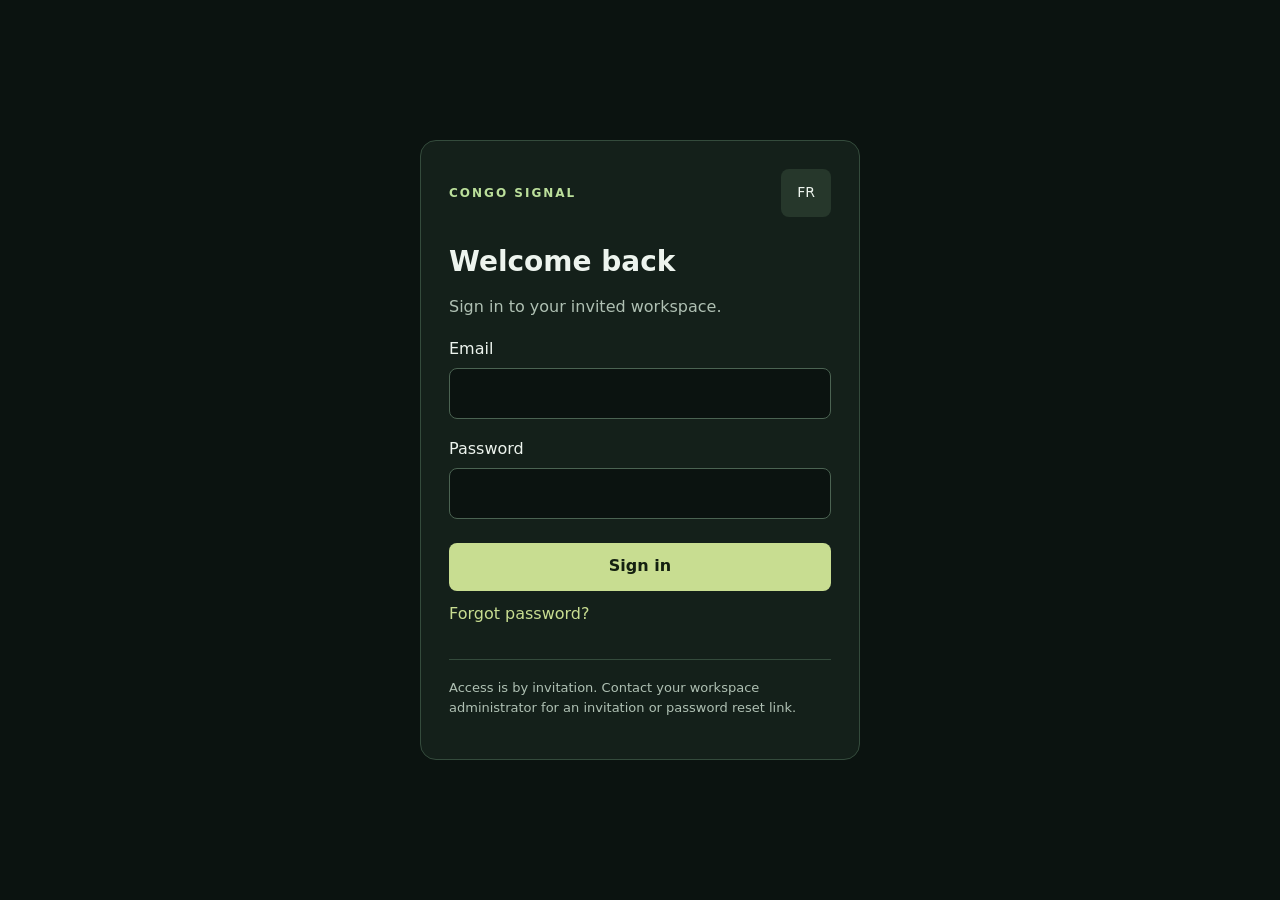
==== dashboard/login.html @ f1b2fe0b "OSSint" ====
<!doctype html><html lang="en"><head><meta charset="utf-8"><meta name="viewport" content="width=device-width,initial-scale=1"><meta name="referrer" content="no-referrer"><title>Sign in · Congo Signal</title><style>
*{box-sizing:border-box}body{margin:0;background:#0b1310;color:#edf4ee;font:16px/1.55 system-ui,sans-serif;min-height:100svh;display:grid;place-items:center;padding:24px}main{width:min(440px,100%);background:#14201a;border:1px solid #344b3c;border-radius:16px;padding:28px}header{display:flex;align-items:center;justify-content:space-between;gap:12px}.brand{font-size:12px;letter-spacing:2px;color:#bbdf9b}h1{font-size:28px;line-height:1.2;margin:28px 0 12px}p{color:#afc0b3}label{display:block;margin:18px 0 6px}input,button{font:inherit;min-height:48px;border-radius:8px}input{width:100%;background:#0b1310;color:#edf4ee;border:1px solid #4b6352;padding:12px}button{cursor:pointer;background:#c8dd91;color:#142010;border:0;padding:10px 16px}button:disabled{opacity:.6;cursor:wait}.primary{width:100%;font-weight:650;margin-top:24px}.link{background:none;color:#c8dd91;padding:8px 0;text-align:left}.lang{background:#26372b;color:#edf4ee;font-size:14px}#status{white-space:pre-wrap;overflow-wrap:anywhere}#status.error{color:#ffb7a9}.foot{font-size:13px;border-top:1px solid #344b3c;padding-top:18px;margin-top:20px}a{color:#c8dd91}[hidden]{display:none!important}:focus-visible{outline:3px solid #c8dd91;outline-offset:3px}
</style></head><body><main><header><strong class="brand">CONGO SIGNAL</strong><button class="lang" id="lang" type="button">FR</button></header><h1 id="title">Welcome back</h1><p id="intro">Sign in to your invited workspace.</p><form id="login"><label for="email" id="email-label">Email</label><input id="email" name="email" type="email" autocomplete="username" maxlength="254" required><label for="password" id="password-label">Password</label><input id="password" name="password" type="password" autocomplete="current-password" maxlength="1024" required><div id="confirm-wrap" hidden><label for="confirm" id="confirm-label">Confirm password</label><input id="confirm" type="password" autocomplete="new-password" maxlength="1024"></div><button class="primary" id="submit">Sign in</button></form><button class="link" id="forgot">Forgot password?</button><p id="status" role="status" aria-live="polite"></p><p class="foot" id="foot">Access is by invitation. Contact your workspace administrator for an invitation or password reset link.</p></main><script src="/auth/password.js" defer></script></body></html>
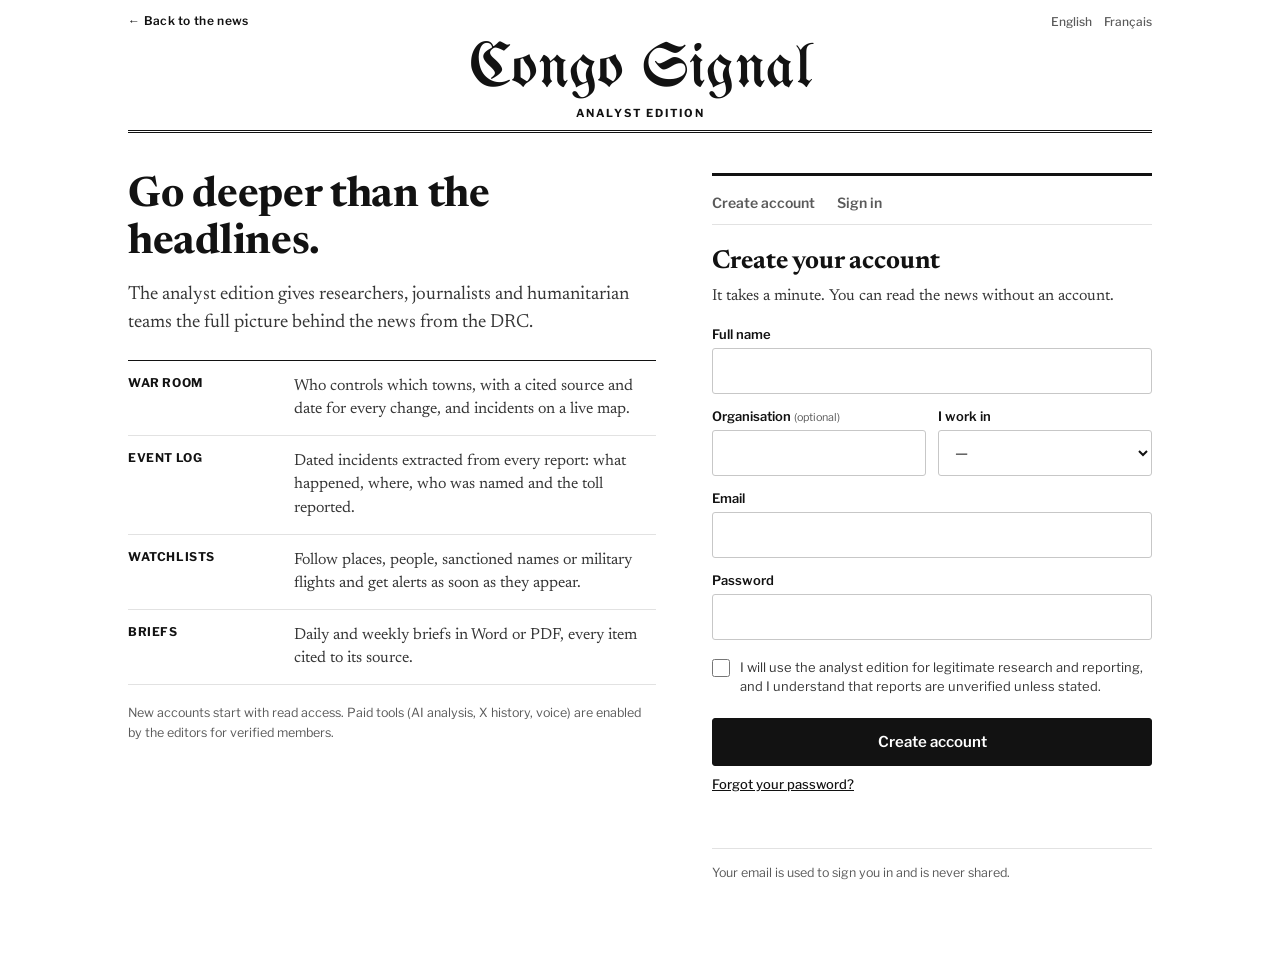
==== commit 84e627b7: "ee" ====
--- a/dashboard/login.html
+++ b/dashboard/login.html
@@ -1,3 +1,82 @@
-<!doctype html><html lang="en"><head><meta charset="utf-8"><meta name="viewport" content="width=device-width,initial-scale=1"><meta name="referrer" content="no-referrer"><title>Sign in · Congo Signal</title><style>
-*{box-sizing:border-box}body{margin:0;background:#0b1310;color:#edf4ee;font:16px/1.55 system-ui,sans-serif;min-height:100svh;display:grid;place-items:center;padding:24px}main{width:min(440px,100%);background:#14201a;border:1px solid #344b3c;border-radius:16px;padding:28px}header{display:flex;align-items:center;justify-content:space-between;gap:12px}.brand{font-size:12px;letter-spacing:2px;color:#bbdf9b}h1{font-size:28px;line-height:1.2;margin:28px 0 12px}p{color:#afc0b3}label{display:block;margin:18px 0 6px}input,button{font:inherit;min-height:48px;border-radius:8px}input{width:100%;background:#0b1310;color:#edf4ee;border:1px solid #4b6352;padding:12px}button{cursor:pointer;background:#c8dd91;color:#142010;border:0;padding:10px 16px}button:disabled{opacity:.6;cursor:wait}.primary{width:100%;font-weight:650;margin-top:24px}.link{background:none;color:#c8dd91;padding:8px 0;text-align:left}.lang{background:#26372b;color:#edf4ee;font-size:14px}#status{white-space:pre-wrap;overflow-wrap:anywhere}#status.error{color:#ffb7a9}.foot{font-size:13px;border-top:1px solid #344b3c;padding-top:18px;margin-top:20px}a{color:#c8dd91}[hidden]{display:none!important}:focus-visible{outline:3px solid #c8dd91;outline-offset:3px}
-</style></head><body><main><header><strong class="brand">CONGO SIGNAL</strong><button class="lang" id="lang" type="button">FR</button></header><h1 id="title">Welcome back</h1><p id="intro">Sign in to your invited workspace.</p><form id="login"><label for="email" id="email-label">Email</label><input id="email" name="email" type="email" autocomplete="username" maxlength="254" required><label for="password" id="password-label">Password</label><input id="password" name="password" type="password" autocomplete="current-password" maxlength="1024" required><div id="confirm-wrap" hidden><label for="confirm" id="confirm-label">Confirm password</label><input id="confirm" type="password" autocomplete="new-password" maxlength="1024"></div><button class="primary" id="submit">Sign in</button></form><button class="link" id="forgot">Forgot password?</button><p id="status" role="status" aria-live="polite"></p><p class="foot" id="foot">Access is by invitation. Contact your workspace administrator for an invitation or password reset link.</p></main><script src="/auth/password.js" defer></script></body></html>
+<!doctype html><html lang="en"><head><meta charset="utf-8"><meta name="viewport" content="width=device-width,initial-scale=1"><meta name="referrer" content="no-referrer"><title>Analyst edition · Congo Signal</title>
+<link rel="preconnect" href="https://fonts.googleapis.com"><link rel="preconnect" href="https://fonts.gstatic.com" crossorigin>
+<link rel="stylesheet" href="https://fonts.googleapis.com/css2?family=Libre+Franklin:wght@400;500;600;700&family=Newsreader:ital,opsz,wght@0,6..72,400..700;1,6..72,400&family=UnifrakturMaguntia&display=swap">
+<style>
+*{box-sizing:border-box}
+:root{--text:#121212;--text2:#363636;--muted:#5a5a5a;--line:#e2e2e2;--line2:#c7c7c7;--red:#c60a1c;--serif:'Newsreader',Georgia,'Times New Roman',serif;--sans:'Libre Franklin','Helvetica Neue',Arial,sans-serif}
+body{margin:0;background:#fff;color:var(--text);font:15px/1.55 var(--sans);min-height:100svh}
+a{color:var(--text)}
+.wrap{max-width:1080px;margin:0 auto;padding:0 28px}
+.top{display:flex;justify-content:space-between;align-items:center;padding:12px 0 0;font-size:12px}
+.back{font-weight:600;text-decoration:none;letter-spacing:.3px}.back:hover{text-decoration:underline}
+.lang{display:flex;gap:12px}.lang button{border:0;background:none;padding:0;font:500 12px var(--sans);color:var(--muted);cursor:pointer}.lang button.on{color:var(--text);font-weight:700}
+.plate{text-align:center;padding:6px 0 10px;border-bottom:3px double var(--text)}
+.name{font:400 clamp(40px,6vw,62px)/1.05 'UnifrakturMaguntia','Old English Text MT',serif;color:var(--text);text-decoration:none}
+.edition{margin-top:4px;font:700 11px var(--sans);letter-spacing:2px;text-transform:uppercase}
+.grid{display:grid;grid-template-columns:minmax(0,1fr) minmax(0,440px);gap:56px;padding:40px 0 60px}
+.pitch h1{margin:0 0 14px;font:700 clamp(30px,3.6vw,42px)/1.12 var(--serif);letter-spacing:-.3px}
+.pitch .dek{margin:0 0 22px;font:400 19px/1.5 var(--serif);color:var(--text2)}
+.pitch ul{list-style:none;margin:0;padding:0;border-top:1px solid var(--text)}
+.pitch li{display:grid;grid-template-columns:150px minmax(0,1fr);gap:16px;padding:14px 0;border-bottom:1px solid var(--line)}
+.pitch li b{font:700 12px var(--sans);letter-spacing:.6px;text-transform:uppercase}.pitch li span{font:400 16px/1.45 var(--serif);color:var(--text2)}
+.pitch .fine{margin-top:18px;font-size:12.5px;color:var(--muted)}
+.card{border-top:3px solid var(--text);padding-top:6px}
+.tabs{display:flex;gap:22px;border-bottom:1px solid var(--line);margin-bottom:22px}
+.tabs button{border:0;background:none;padding:12px 0;font:600 14px var(--sans);color:var(--muted);cursor:pointer;border-bottom:2px solid transparent;margin-bottom:-1px}
+.tabs button.on{color:var(--text);border-bottom-color:var(--text)}
+h2{margin:0 0 6px;font:700 26px/1.2 var(--serif)}
+.intro{margin:0 0 18px;color:var(--text2);font:400 16px/1.5 var(--serif)}
+label{display:block;margin:14px 0 6px;font:600 13px var(--sans)}
+label small{font-weight:400;color:var(--muted)}
+input,select{width:100%;height:46px;padding:0 12px;border:1px solid var(--line2);border-radius:3px;background:#fff;color:var(--text);font:15px var(--sans)}
+input:focus,select:focus{outline:none;border-color:var(--text);box-shadow:0 0 0 3px #1212121a}
+.row{display:grid;grid-template-columns:1fr 1fr;gap:12px}
+.hint{margin:6px 0 0;font-size:12px;color:var(--muted)}
+.check{display:flex;gap:10px;align-items:flex-start;margin:18px 0 0;font:400 13px/1.45 var(--sans);color:var(--text2)}
+.check input{width:18px;height:18px;margin:1px 0 0;flex-shrink:0;accent-color:var(--text)}
+.primary{width:100%;height:48px;margin-top:22px;border:1px solid var(--text);border-radius:3px;background:var(--text);color:#fff;font:600 15px var(--sans);cursor:pointer}
+.primary:hover{background:#333}.primary:disabled{opacity:.6;cursor:wait}
+.link{border:0;background:none;padding:10px 0 0;font:500 13px var(--sans);color:var(--text);text-decoration:underline;cursor:pointer}
+#status{min-height:1.2em;margin:14px 0 0;font-size:13.5px;white-space:pre-wrap;overflow-wrap:anywhere}#status.error{color:var(--red)}
+.foot{margin-top:22px;padding-top:14px;border-top:1px solid var(--line);font-size:12.5px;color:var(--muted)}
+[hidden]{display:none!important}:focus-visible{outline:2px solid var(--text);outline-offset:3px}
+@media(max-width:860px){.grid{grid-template-columns:1fr;gap:34px;padding-top:26px}.card{order:-1}.pitch li{grid-template-columns:1fr;gap:2px}}
+@media(max-width:480px){.wrap{padding:0 16px}.row{grid-template-columns:1fr}}
+</style></head><body>
+<div class="wrap">
+ <div class="top"><a class="back" href="/#today" id="back">← Back to the news</a><div class="lang" role="group" aria-label="Language"><button type="button" id="lang-en">English</button><button type="button" id="lang-fr">Français</button></div></div>
+ <header class="plate"><a class="name" href="/#today">Congo Signal</a><div class="edition" id="edition">Analyst edition</div></header>
+ <main class="grid">
+  <section class="pitch" aria-labelledby="pitch-title">
+   <h1 id="pitch-title">Go deeper than the headlines.</h1>
+   <p class="dek" id="pitch-dek">The analyst edition gives researchers, journalists and humanitarian teams the full picture behind the news from the DRC.</p>
+   <ul>
+    <li><b id="f1t">War room</b><span id="f1">Who controls which towns, with a cited source and date for every change, and incidents on a live map.</span></li>
+    <li><b id="f2t">Event log</b><span id="f2">Dated incidents extracted from every report: what happened, where, who was named and the toll reported.</span></li>
+    <li><b id="f3t">Watchlists</b><span id="f3">Follow places, people, sanctioned names or military flights and get alerts as soon as they appear.</span></li>
+    <li><b id="f4t">Briefs</b><span id="f4">Daily and weekly briefs in Word or PDF, every item cited to its source.</span></li>
+   </ul>
+   <p class="fine" id="fine">New accounts start with read access. Paid tools (AI analysis, X history, voice) are enabled by the editors for verified members.</p>
+  </section>
+  <section class="card" aria-labelledby="form-title">
+   <div class="tabs" role="tablist"><button type="button" role="tab" id="tab-signup">Create account</button><button type="button" role="tab" id="tab-login">Sign in</button></div>
+   <h2 id="form-title">Create your account</h2><p class="intro" id="intro">It takes a minute. You can read the news without an account.</p>
+   <form id="login" novalidate>
+    <div id="signup-fields">
+     <label for="name" id="name-label">Full name</label><input id="name" name="name" autocomplete="name" maxlength="100">
+     <div class="row"><div><label for="organisation"><span id="org-label">Organisation</span> <small id="org-opt">(optional)</small></label><input id="organisation" name="organisation" autocomplete="organization" maxlength="120"></div>
+      <div><label for="purpose" id="purpose-label">I work in</label><select id="purpose" name="purpose"><option value="">—</option><option value="research">Research</option><option value="journalism">Journalism</option><option value="humanitarian">Humanitarian / NGO</option><option value="government">Government / diplomacy</option><option value="business">Business</option><option value="education">Education</option><option value="other">Other</option></select></div></div>
+    </div>
+    <label for="email" id="email-label">Email</label><input id="email" name="email" type="email" autocomplete="username" maxlength="254">
+    <label for="password" id="password-label">Password</label><input id="password" name="password" type="password" autocomplete="current-password" maxlength="1024"><p class="hint" id="pw-hint" hidden>At least 12 characters.</p>
+    <div id="confirm-wrap" hidden><label for="confirm" id="confirm-label">Confirm password</label><input id="confirm" type="password" autocomplete="new-password" maxlength="1024"></div>
+    <label class="check" id="accept-wrap"><input type="checkbox" id="accept"><span id="accept-text">I will use the analyst edition for legitimate research and reporting, and I understand that reports are unverified unless stated.</span></label>
+    <button class="primary" id="submit">Create account</button>
+   </form>
+   <button class="link" id="forgot" type="button">Forgot your password?</button>
+   <p id="status" role="status" aria-live="polite"></p>
+   <p class="foot" id="foot">Your email is used to sign you in and is never shared.</p>
+  </section>
+ </main>
+</div>
+<script src="/auth/password.js" defer></script></body></html>
